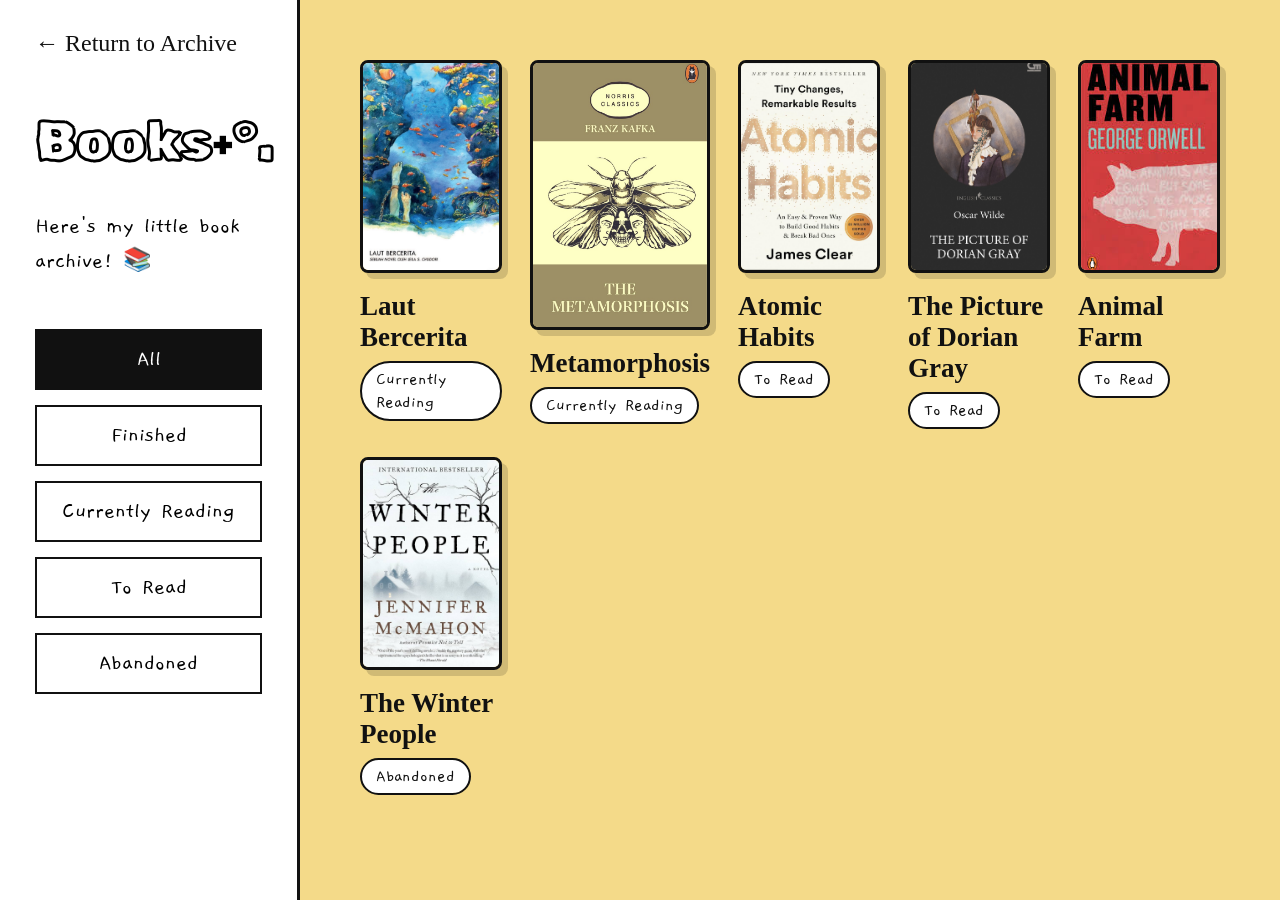
==== book.html @ ba20d720 "Add files via upload" ====
<!DOCTYPE html>
<html lang="en">

<head>

<meta charset="UTF-8">
<meta name="viewport" content="width=device-width, initial-scale=1.0">

<title>Books • Ardnaid Archive</title>

<link rel="preconnect" href="https://fonts.googleapis.com">
<link rel="preconnect" href="https://fonts.gstatic.com" crossorigin>

<link href="https://fonts.googleapis.com/css2?family=Gaegu:wght@300;400;700&family=Rubik+Scribble&family=Unkempt&display=swap" rel="stylesheet">

<link rel="stylesheet" href="css/books.css">

</head>

<body>

<a href="index.html" class="back">← Return to Archive</a>

<div class="container">

    <aside class="sidebar">

        <h1>Books˖°.</h1>

        <p>
            Here's my little book archive! 📚
        </p>

        <div class="filter">

            <button class="active" data-filter="all">
                All
            </button>

            <button data-filter="finished">
                Finished
            </button>

            <button data-filter="reading">
                Currently Reading
            </button>

            <button data-filter="plan">
                To Read
            </button>

            <button data-filter="abandoned">
                Abandoned
            </button>

        </div>

    </aside>

    <main class="gallery">

        <div class="grid">

            <!-- BOOK -->

            <a href="#" class="card reading">

                <img src="stuff/bLaut.jpg">

                <h2>Laut Bercerita</h2>

                <span>Currently Reading</span>

            </a>

            <!-- BOOK -->

            <a href="#" class="card reading">

                <img src="stuff/bmetamorphosis.jpg">

                <h2>Metamorphosis</h2>

                <span>Currently Reading</span>

            </a>

            <!-- BOOK -->

            <a href="#" class="card plan">

                <img src="stuff/batomichabits.jpg">

                <h2>Atomic Habits</h2>

                <span>To Read</span>

            </a>

            <!-- BOOK -->

            <a href="#" class="card plan">

                <img src="stuff/bpictureofdorian.jpg">

                <h2>The Picture of Dorian Gray</h2>

                <span>To Read</span>

            </a>

                        <!-- BOOK -->

            <a href="#" class="card plan">

                <img src="stuff/banimalfarm.jpe">

                <h2>Animal Farm</h2>

                <span>To Read</span>

            </a>

                        <!-- BOOK -->

            <a href="#" class="card abandoned">

                <img src="stuff/bthewinter.jpg">

                <h2>The Winter People</h2>

                <span>Abandoned</span>

            </a>

        </div>

    </main>

</div>

<script src="js/books.js"></script>

</body>
</html>
---- css/books.css ----
*{
margin:0;
padding:0;
box-sizing:border-box;
}

body{

background:#F4DA89;
font-family:'Gaegu',cursive;

}

.back{

position:absolute;

top:30px;
left:35px;

text-decoration:none;
font-size:24px;
color:#111;
font-family:'unkempt',cursive;

z-index:999;

}

.container{

display:grid;
grid-template-columns:300px 1fr;

min-height:100vh;

}

/* ================= LEFT ================= */

.sidebar{

background:white;

padding:110px 35px;

border-right:3px solid #111;

}

.sidebar h1{

font-family:'Rubik Scribble';

font-size:55px;

margin-bottom:35px;

}

.sidebar p{

font-size:23px;

line-height:1.5;

margin-bottom:50px;

}

.filter{

display:flex;
flex-direction:column;
gap:15px;

}

.filter button{

padding:14px;

font-family:'Gaegu';

font-size:23px;

background:white;

border:2px solid #111;

cursor:pointer;

transition:.25s;

}

.filter button:hover{

background:#eee;

}

.filter button.active{

background:#111;
color:white;

}

/* ================= RIGHT ================= */

.gallery{

padding:60px;

}

.grid{

display:grid;

grid-template-columns:repeat(5,1fr);

gap:28px;

}

.card{

text-decoration:none;

color:#111;

transition:.25s;

}

.card:hover{

transform:translateY(-8px);

}

.card img{

width:100%;

aspect-ratio:2/3;

object-fit:cover;

border-radius:8px;

border:3px solid #111;

box-shadow:6px 6px rgba(0,0,0,.15);

}

.card h2{

margin-top:12px;

font-family:'Unkempt';

font-size:27px;

}

.card span{

display:inline-block;

margin-top:8px;

padding:5px 14px;

background:white;

border:2px solid #111;

border-radius:30px;

font-size:18px;

}
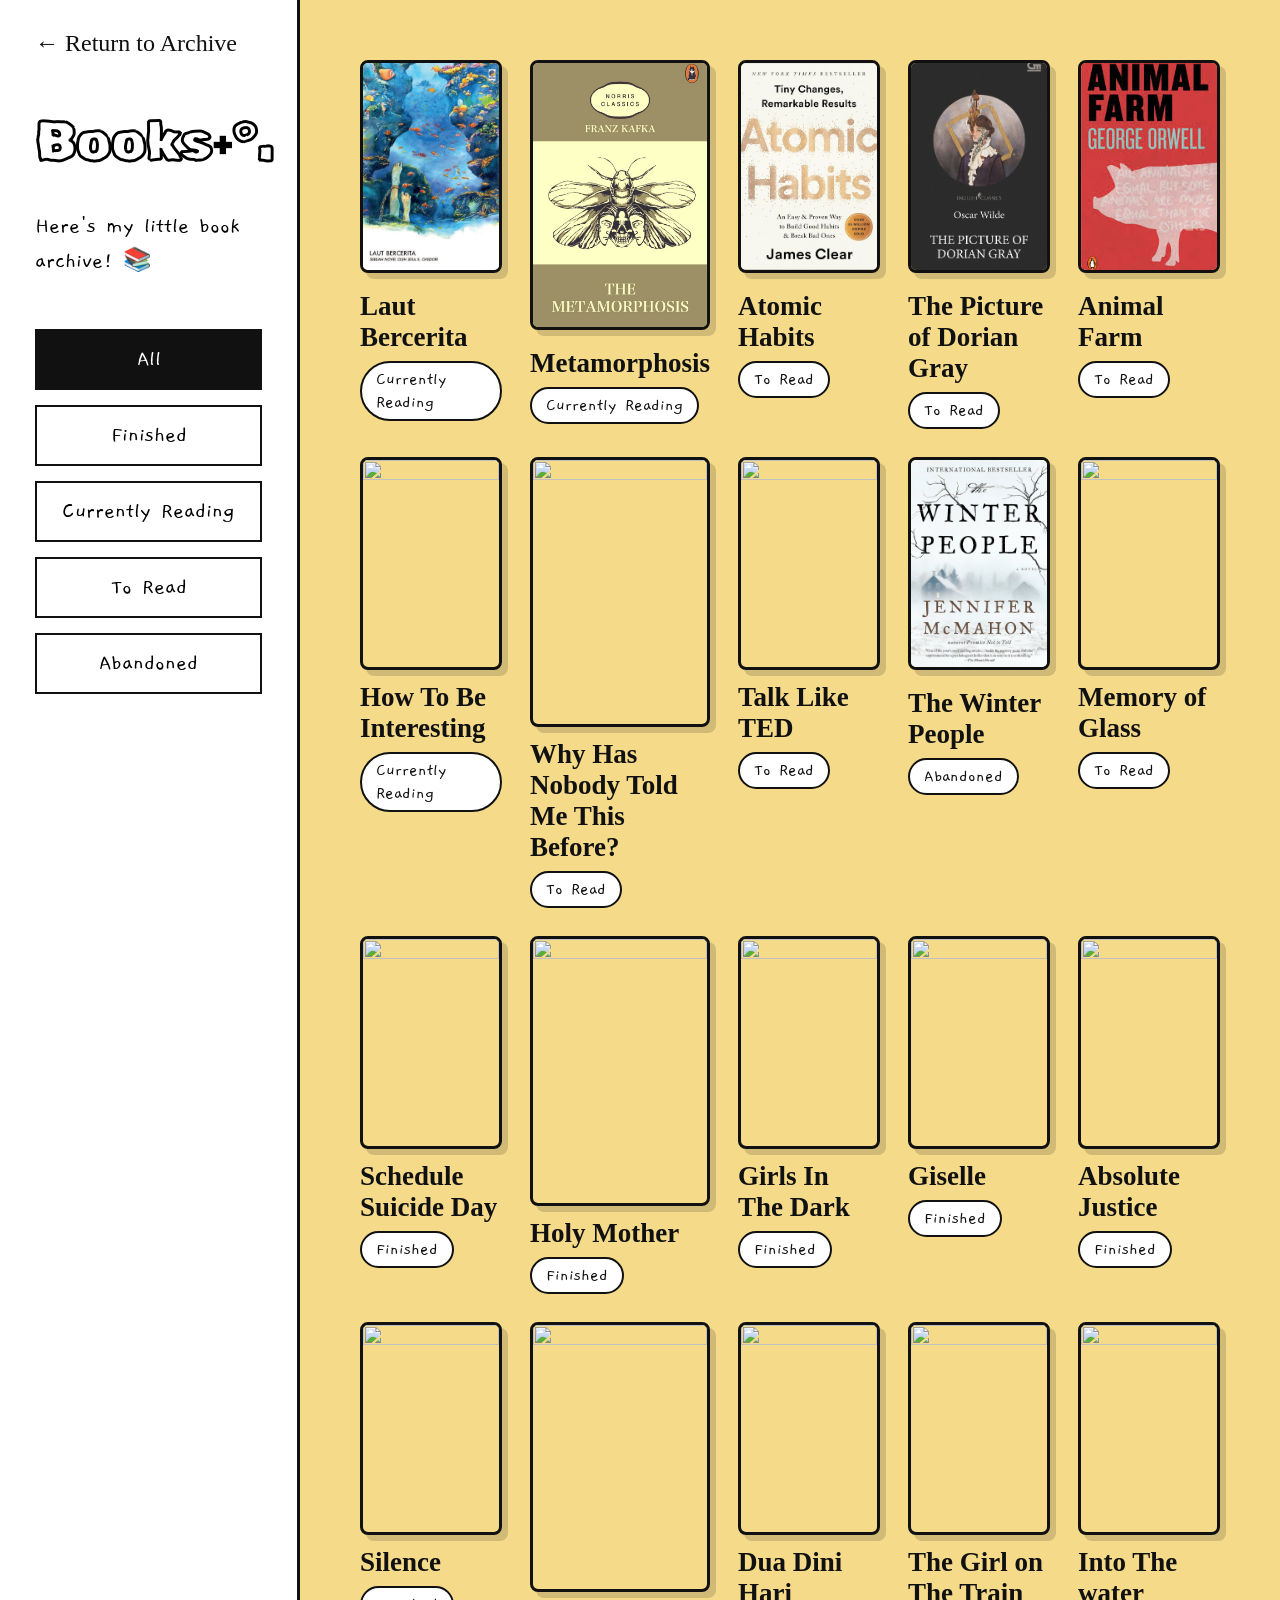
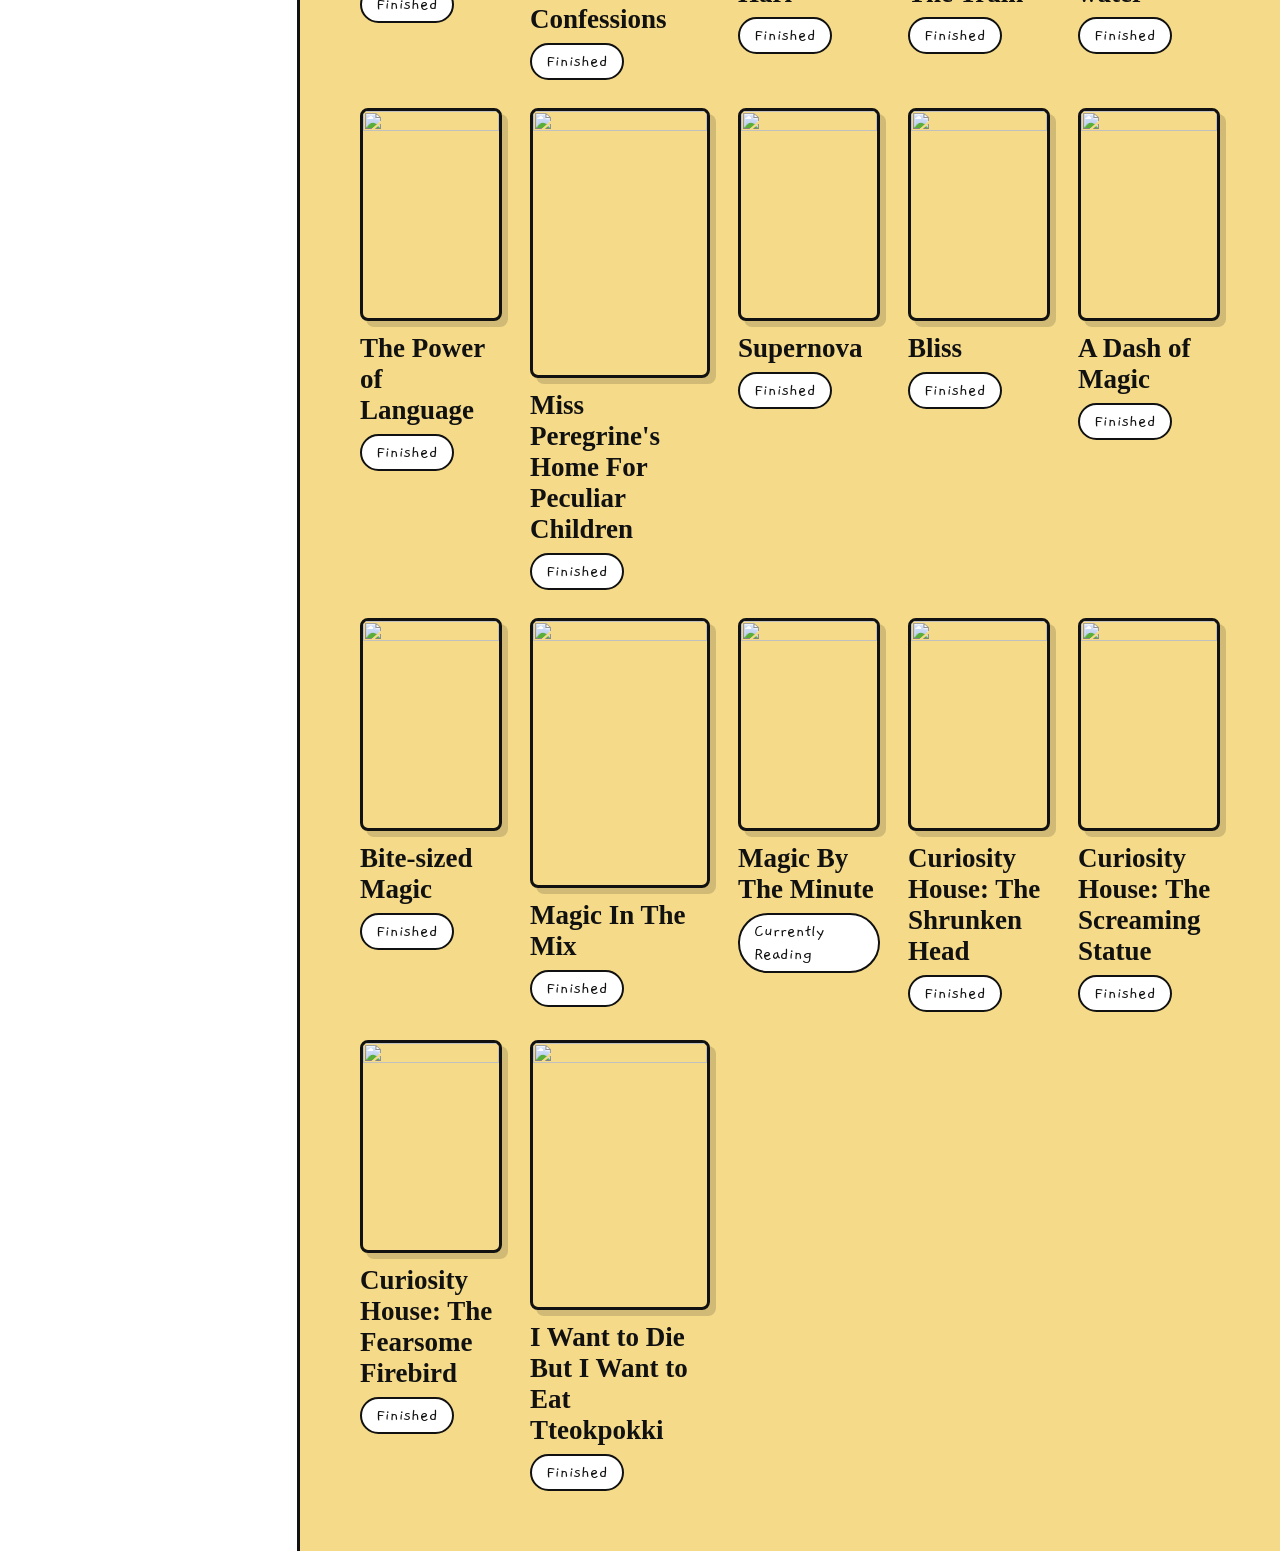
==== commit bdbaace3: "Add files via upload" ====
--- a/book.html
+++ b/book.html
@@ -123,6 +123,42 @@
 
                         <!-- BOOK -->
 
+            <a href="#" class="card reading">
+
+                <img src="stuff/bhtbi.jpg">
+
+                <h2>How To Be Interesting</h2>
+
+                <span>Currently Reading</span>
+
+            </a>
+
+                        <!-- BOOK -->
+
+            <a href="#" class="card plan">
+
+                <img src="stuff/bwhn.jpg">
+
+                <h2>Why Has Nobody Told Me This Before?</h2>
+
+                <span>To Read</span>
+
+            </a>
+
+                        <!-- BOOK -->
+
+            <a href="#" class="card plan">
+
+                <img src="stuff/btlt.jpg">
+
+                <h2>Talk Like TED</h2>
+
+                <span>To Read</span>
+
+            </a>
+
+                        <!-- BOOK -->
+
             <a href="#" class="card abandoned">
 
                 <img src="stuff/bthewinter.jpg">
@@ -132,6 +168,286 @@
                 <span>Abandoned</span>
 
             </a>
+
+                       <!-- BOOK -->
+
+            <a href="#" class="card plan">
+
+                <img src="stuff/bmog.avif">
+
+                <h2>Memory of Glass</h2>
+
+                <span>To Read</span>
+
+            </a>
+
+            <!-- BOOK -->
+
+            <a href="#" class="card finished">
+
+                <img src="stuff/bssd.avif">
+
+                <h2>Schedule Suicide Day</h2>
+
+                <span>Finished</span>
+
+            </a>
+
+            <!-- BOOK -->
+
+            <a href="#" class="card finished">
+
+                <img src="stuff/bhm.avif">
+
+                <h2>Holy Mother</h2>
+
+                <span>Finished</span>
+
+            </a>
+
+            <!-- BOOK -->
+
+            <a href="#" class="card finished">
+
+                <img src="stuff/bgitd.avif">
+
+                <h2>Girls In The Dark</h2>
+
+                <span>Finished</span>
+
+            </a>
+
+            <!-- BOOK -->
+
+            <a href="#" class="card finished">
+
+                <img src="stuff/bg.avif">
+
+                <h2>Giselle</h2>
+
+                <span>Finished</span>
+
+            </a>
+
+            <!-- BOOK -->
+
+            <a href="#" class="card finished">
+
+                <img src="stuff/baj.avif">
+
+                <h2>Absolute Justice</h2>
+
+                <span>Finished</span>
+
+            </a>
+
+            <!-- BOOK -->
+
+            <a href="#" class="card finished">
+
+                <img src="stuff/bs.jpg">
+
+                <h2>Silence</h2>
+
+                <span>Finished</span>
+
+            </a>
+
+            <!-- BOOK -->
+
+            <a href="#" class="card finished">
+
+                <img src="stuff/bc.jpg">
+
+                <h2>Confessions</h2>
+
+                <span>Finished</span>
+
+            </a>
+
+            <!-- BOOK -->
+
+            <a href="#" class="card finished">
+
+                <img src="stuff/b2.jpg">
+
+                <h2>Dua Dini Hari</h2>
+
+                <span>Finished</span>
+
+            </a>
+
+            <!-- BOOK -->
+
+            <a href="#" class="card finished">
+
+                <img src="stuff/bgot.jpg">
+
+                <h2>The Girl on The Train</h2>
+
+                <span>Finished</span>
+
+            </a>
+
+            <!-- BOOK -->
+
+            <a href="#" class="card finished">
+
+                <img src="stuff/bitw.avif">
+
+                <h2>Into The water</h2>
+
+                <span>Finished</span>
+
+            </a>
+
+            <!-- BOOK -->
+
+            <a href="#" class="card finished">
+
+                <img src="stuff/btpol.jpg">
+
+                <h2>The Power of Language</h2>
+
+                <span>Finished</span>
+
+            </a>
+
+            <!-- BOOK -->
+
+            <a href="#" class="card finished">
+
+                <img src="stuff/bmphfpc.jpg">
+
+                <h2>Miss Peregrine's Home For Peculiar Children</h2>
+
+                <span>Finished</span>
+
+            </a>
+
+            <!-- BOOK -->
+
+            <a href="#" class="card finished">
+
+                <img src="stuff/bsn.jpg">
+
+                <h2>Supernova</h2>
+
+                <span>Finished</span>
+
+            </a>
+
+            <!-- BOOK -->
+
+            <a href="#" class="card finished">
+
+                <img src="stuff/bb.jpg">
+
+                <h2>Bliss</h2>
+
+                <span>Finished</span>
+
+            </a>
+
+            <!-- BOOK -->
+
+            <a href="#" class="card finished">
+
+                <img src="stuff/badom.jpg">
+
+                <h2>A Dash of Magic</h2>
+
+                <span>Finished</span>
+
+            </a>
+
+            <!-- BOOK -->
+
+            <a href="#" class="card finished">
+
+                <img src="stuff/bbsm.jpg">
+
+                <h2>Bite-sized Magic</h2>
+
+                <span>Finished</span>
+
+            </a>
+
+            <!-- BOOK -->
+
+            <a href="#" class="card finished">
+
+                <img src="stuff/bmitm.jpg">
+
+                <h2>Magic In The Mix</h2>
+
+                <span>Finished</span>
+
+            </a>
+
+
+
+            <!-- BOOK -->
+
+            <a href="#" class="card reading">
+
+                <img src="stuff/bmbtm.avif">
+
+                <h2>Magic By The Minute</h2>
+
+                <span>Currently Reading</span>
+
+            </a>
+
+            <!-- BOOK -->
+
+            <a href="#" class="card finished">
+
+                <img src="stuff/bhoc1.jpg">
+
+                <h2>Curiosity House: The Shrunken Head</h2>
+
+                <span>Finished</span>
+
+            </a>
+
+            <!-- BOOK -->
+
+            <a href="#" class="card finished">
+
+                <img src="stuff/bhoc2.jpg">
+
+                <h2>Curiosity House: The Screaming Statue</h2>
+
+                <span>Finished</span>
+
+            </a>
+
+            <!-- BOOK -->
+
+            <a href="#" class="card finished">
+
+                <img src="stuff/bhoc3.jpg">
+
+                <h2>Curiosity House: The Fearsome Firebird</h2>
+
+                <span>Finished</span>
+
+            </a>
+
+            <!-- BOOK -->
+
+            <a href="#" class="card finished">
+
+                <img src="stuff/biw.jpg">
+
+                <h2>I Want to Die But I Want to Eat Tteokpokki</h2>
+
+                <span>Finished</span>
+
+            </a>
+
+
 
         </div>
 
